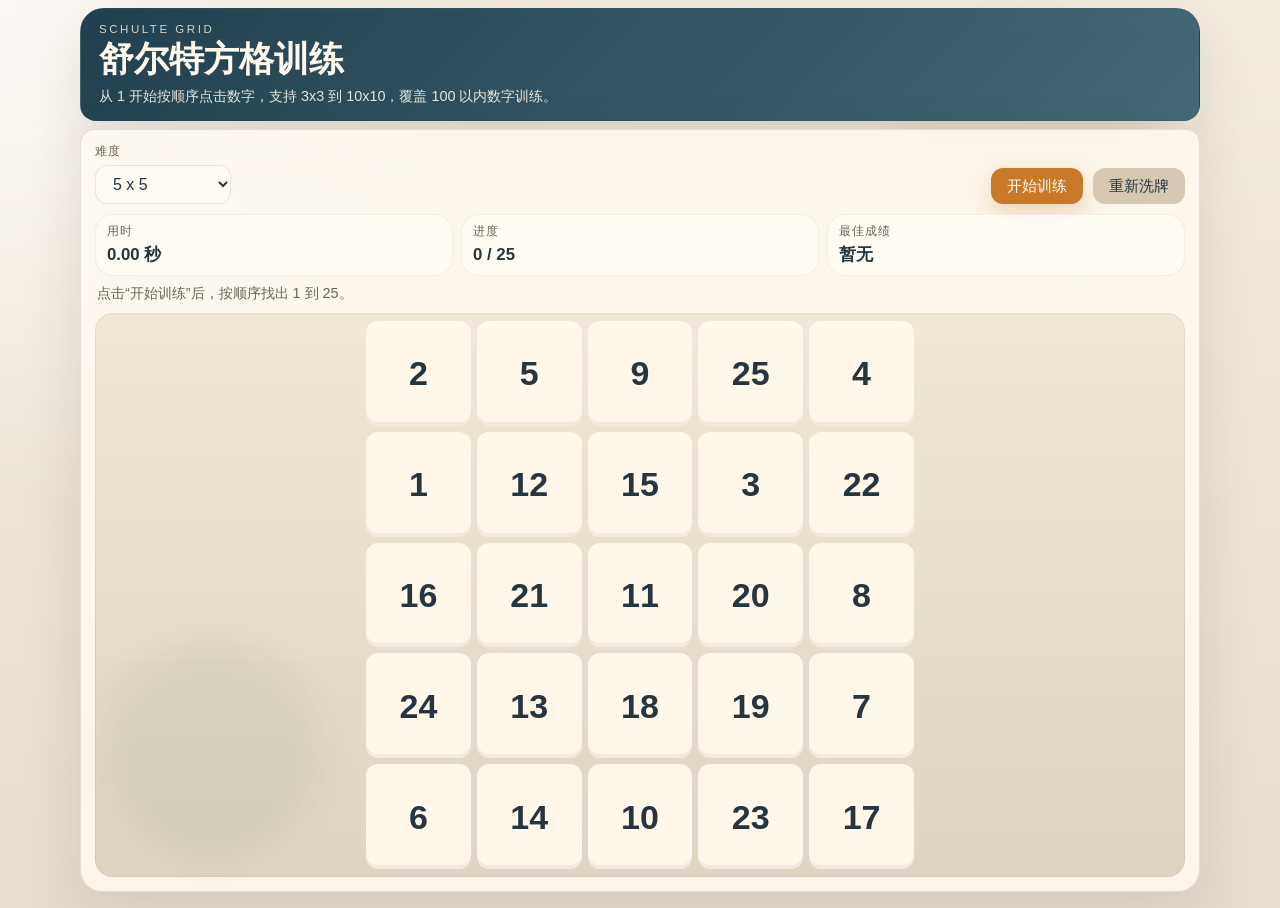
==== docs/index.html @ d9f03453 "Prepare GitHub Pages docs" ====
<!DOCTYPE html>
<html lang="zh-CN">
<head>
  <meta charset="UTF-8">
  <meta name="viewport" content="width=device-width, initial-scale=1.0">
  <title>舒尔特方格训练</title>
  <link rel="stylesheet" href="./styles.css">
</head>
<body>
  <div class="app-shell">
    <header class="hero">
      <p class="eyebrow">Schulte Grid</p>
      <h1>舒尔特方格训练</h1>
      <p class="hero-copy">从 1 开始按顺序点击数字，支持 3x3 到 10x10，覆盖 100 以内数字训练。</p>
    </header>

    <main class="game-panel">
      <section class="toolbar" aria-label="游戏控制区">
        <label class="field">
          <span>难度</span>
          <select id="grid-size" aria-label="选择难度"></select>
        </label>

        <div class="actions">
          <button id="start-button" class="button primary" type="button">开始训练</button>
          <button id="shuffle-button" class="button secondary" type="button">重新洗牌</button>
        </div>
      </section>

      <section class="stats" aria-label="游戏信息">
        <article class="stat-card">
          <span class="stat-label">用时</span>
          <strong id="timer">0.00 秒</strong>
        </article>
        <article class="stat-card">
          <span class="stat-label">进度</span>
          <strong id="progress">0 / 25</strong>
        </article>
        <article class="stat-card">
          <span class="stat-label">最佳成绩</span>
          <strong id="best-time">暂无</strong>
        </article>
      </section>

      <p id="status" class="status-line">点击“开始训练”后，按顺序找出 1 到 25。</p>

      <section class="board-panel" aria-label="数字区域">
        <div id="board-shell" class="board-shell">
          <div id="board" class="board"></div>
        </div>
      </section>
    </main>
  </div>

  <script src="./app.js"></script>
</body>
</html>
---- docs/styles.css ----
:root {
  --bg-top: #f4ecdf;
  --bg-bottom: #e8ddd0;
  --panel: rgba(255, 250, 242, 0.82);
  --panel-border: rgba(92, 76, 62, 0.14);
  --accent: #c97827;
  --accent-dark: #ab621b;
  --secondary: #d7c8b4;
  --text: #263640;
  --muted: #6d6257;
  --button-bg: #fff7ea;
  --button-active: #efddba;
  --button-correct: #86ad76;
  --button-error: #cb665b;
  --shadow: 0 20px 60px rgba(60, 44, 28, 0.12);
  --radius-panel: 18px;
  --radius-control: 12px;
  --radius-cell: 12px;
}

* {
  box-sizing: border-box;
}

body {
  margin: 0;
  min-height: 100vh;
  overflow: hidden;
  font-family: "Trebuchet MS", "Microsoft YaHei UI", sans-serif;
  color: var(--text);
  background:
    radial-gradient(circle at top left, rgba(255, 255, 255, 0.72), transparent 32%),
    linear-gradient(180deg, var(--bg-top), var(--bg-bottom));
}

body::before,
body::after {
  content: "";
  position: fixed;
  inset: auto;
  border-radius: 999px;
  pointer-events: none;
  filter: blur(16px);
  opacity: 0.5;
}

body::before {
  width: 260px;
  height: 260px;
  top: 24px;
  right: 10vw;
  background: rgba(201, 120, 39, 0.14);
}

body::after {
  width: 220px;
  height: 220px;
  bottom: 36px;
  left: 8vw;
  background: rgba(24, 56, 71, 0.12);
}

.app-shell {
  width: min(1120px, calc(100vw - 24px));
  height: calc(100vh - 16px);
  min-height: calc(100vh - 16px);
  margin: 8px auto;
  display: flex;
  flex-direction: column;
}

.hero,
.game-panel {
  border: 1px solid var(--panel-border);
  background: var(--panel);
  backdrop-filter: blur(10px);
  box-shadow: var(--shadow);
}

.hero {
  padding: 14px 18px;
  border-radius: 24px 24px 16px 16px;
  background: linear-gradient(135deg, rgba(24, 56, 71, 0.96), rgba(53, 94, 109, 0.92));
  color: #fff8ed;
}

.eyebrow {
  margin: 0 0 6px;
  letter-spacing: 0.22em;
  text-transform: uppercase;
  font-size: 0.72rem;
  color: rgba(255, 243, 220, 0.82);
}

.hero h1 {
  margin: 0;
  font-size: clamp(1.6rem, 2.8vw, 2.2rem);
  line-height: 1.04;
}

.hero-copy {
  max-width: 760px;
  margin: 8px 0 0;
  font-size: 0.9rem;
  line-height: 1.45;
  color: rgba(255, 245, 230, 0.9);
}

.game-panel {
  flex: 1;
  min-height: 0;
  overflow: hidden;
  display: flex;
  flex-direction: column;
  margin-top: 8px;
  padding: 14px;
  border-radius: 14px 14px 22px 22px;
}

.toolbar {
  display: flex;
  align-items: end;
  justify-content: space-between;
  gap: 10px;
  flex-wrap: wrap;
}

.field {
  display: grid;
  gap: 6px;
}

.field span,
.stat-label {
  font-size: 0.72rem;
  letter-spacing: 0.08em;
  text-transform: uppercase;
  color: var(--muted);
}

select,
.button {
  border: 0;
  border-radius: var(--radius-control);
  font: inherit;
}

select {
  min-width: 136px;
  padding: 10px 14px;
  background: #fffaf2;
  color: var(--text);
  box-shadow: inset 0 0 0 1px rgba(92, 76, 62, 0.12);
}

.actions {
  display: flex;
  gap: 10px;
  flex-wrap: wrap;
}

.button {
  padding: 10px 16px;
  font-size: 0.92rem;
  line-height: 1.15;
  cursor: pointer;
  transition: transform 140ms ease, box-shadow 140ms ease, background-color 140ms ease;
}

.button:hover {
  transform: translateY(-1px);
}

.button:active {
  transform: translateY(1px);
}

.button.primary {
  background: var(--accent);
  color: #fffdf8;
  box-shadow: 0 10px 24px rgba(201, 120, 39, 0.26);
}

.button.primary:hover {
  background: var(--accent-dark);
}

.button.secondary {
  background: var(--secondary);
  color: var(--text);
}

.stats {
  display: grid;
  grid-template-columns: repeat(3, minmax(0, 1fr));
  gap: 8px;
  margin-top: 10px;
}

.stat-card {
  display: grid;
  gap: 6px;
  padding: 10px 12px;
  border-radius: var(--radius-panel);
  background: rgba(255, 252, 245, 0.92);
  box-shadow: inset 0 0 0 1px rgba(92, 76, 62, 0.08);
}

.stat-card strong {
  font-size: clamp(0.92rem, 1.7vw, 1.05rem);
  line-height: 1.2;
}

.status-line {
  margin: 8px 2px 10px;
  font-size: 0.9rem;
  line-height: 1.35;
  color: var(--muted);
}

.board-panel {
  flex: 1;
  min-height: 0;
  display: flex;
  align-items: center;
  justify-content: center;
  padding: 8px;
  border-radius: 18px;
  background: linear-gradient(180deg, rgba(239, 229, 211, 0.92), rgba(222, 211, 191, 0.96));
  box-shadow: inset 0 0 0 1px rgba(92, 76, 62, 0.08);
}

.board-shell {
  width: 100%;
  height: 100%;
  max-width: 100%;
  max-height: 100%;
}

.board {
  display: grid;
  width: 100%;
  height: 100%;
  gap: 6px;
}

.cell {
  border: 0;
  border-radius: var(--radius-cell);
  background: var(--button-bg);
  color: var(--text);
  font-family: "Aptos", "Microsoft YaHei UI", sans-serif;
  font-weight: 700;
  line-height: 1;
  box-shadow: inset 0 -4px 0 rgba(0, 0, 0, 0.05);
  cursor: pointer;
  transition: transform 120ms ease, background-color 120ms ease, color 120ms ease;
  animation: fade-up 260ms ease both;
  outline: none;
}

.cell:hover {
  transform: translateY(-1px);
  background: var(--button-active);
}

.cell:focus-visible {
  box-shadow: inset 0 -4px 0 rgba(0, 0, 0, 0.05), 0 0 0 3px rgba(24, 56, 71, 0.18);
}

.cell:disabled {
  cursor: default;
}

.cell.correct {
  background: var(--button-correct);
  color: #fffdf8;
}

.cell.wrong {
  background: var(--button-error);
  color: #fffdf8;
  animation: shake 180ms ease;
}

@keyframes fade-up {
  from {
    opacity: 0;
    transform: translateY(8px);
  }

  to {
    opacity: 1;
    transform: translateY(0);
  }
}

@keyframes shake {
  0% {
    transform: translateX(0);
  }

  25% {
    transform: translateX(-3px);
  }

  50% {
    transform: translateX(3px);
  }

  75% {
    transform: translateX(-2px);
  }

  100% {
    transform: translateX(0);
  }
}

@media (max-width: 860px) {
  .app-shell {
    width: min(100vw - 20px, 1120px);
    height: calc(100vh - 12px);
    min-height: calc(100vh - 12px);
    margin: 6px auto;
  }

  .hero,
  .game-panel {
    padding-left: 14px;
    padding-right: 14px;
  }
}

@media (max-width: 560px) {
  .toolbar,
  .actions {
    flex-direction: column;
    align-items: stretch;
  }

  .board {
    gap: 5px;
  }

  .cell {
    border-radius: 10px;
  }
}
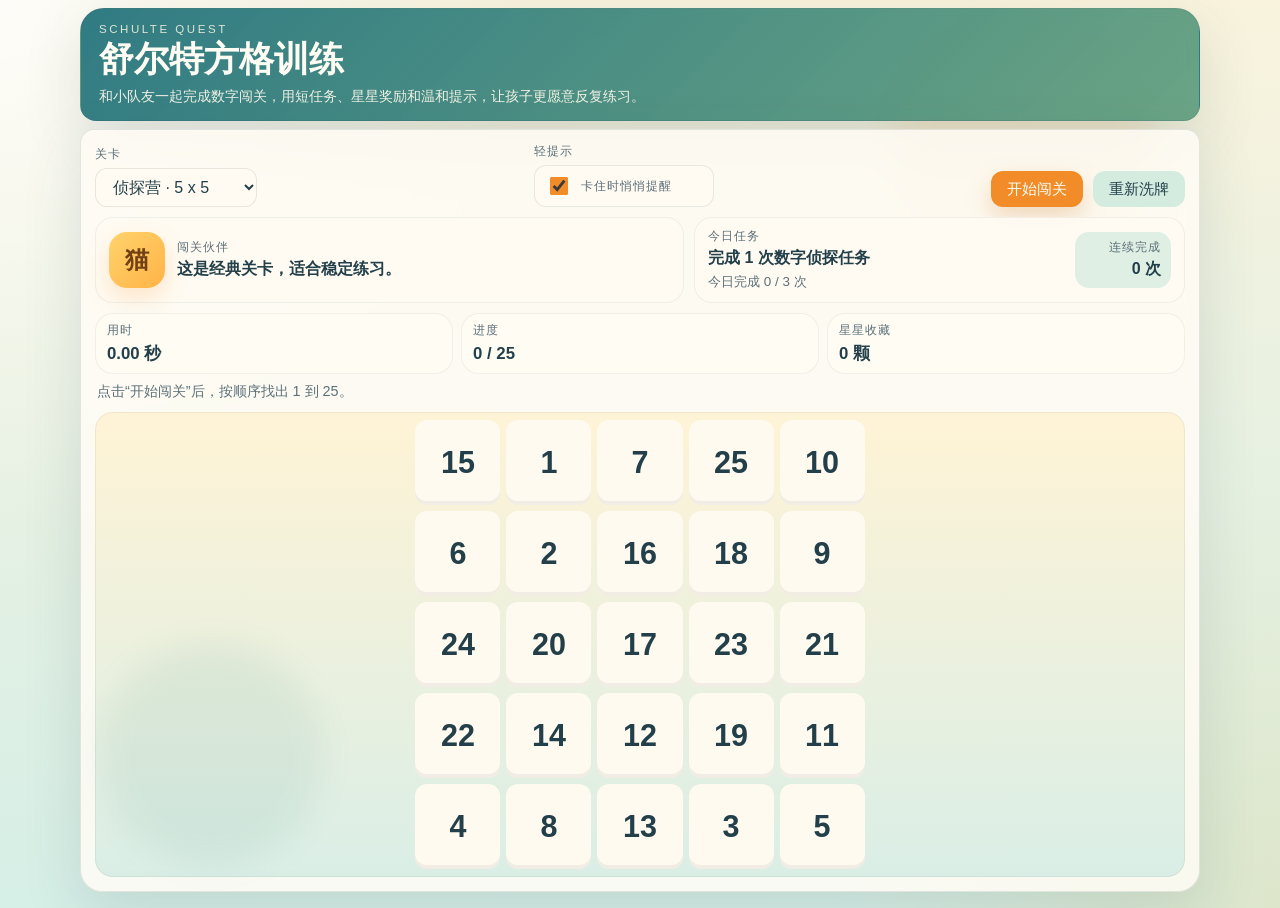
==== commit 34729969: "Add child-friendly quest mode UI" ====
--- a/docs/index.html
+++ b/docs/index.html
@@ -9,22 +9,52 @@
 <body>
   <div class="app-shell">
     <header class="hero">
-      <p class="eyebrow">Schulte Grid</p>
+      <p class="eyebrow">Schulte Quest</p>
       <h1>舒尔特方格训练</h1>
-      <p class="hero-copy">从 1 开始按顺序点击数字，支持 3x3 到 10x10，覆盖 100 以内数字训练。</p>
+      <p class="hero-copy">和小队友一起完成数字闯关，用短任务、星星奖励和温和提示，让孩子更愿意反复练习。</p>
     </header>
 
     <main class="game-panel">
       <section class="toolbar" aria-label="游戏控制区">
         <label class="field">
-          <span>难度</span>
-          <select id="grid-size" aria-label="选择难度"></select>
+          <span>关卡</span>
+          <select id="grid-size" aria-label="选择关卡"></select>
+        </label>
+
+        <label class="field toggle-field" for="gentle-hints">
+          <span>轻提示</span>
+          <span class="toggle-row">
+            <input id="gentle-hints" type="checkbox" checked>
+            <span class="toggle-copy">卡住时悄悄提醒</span>
+          </span>
         </label>
 
         <div class="actions">
-          <button id="start-button" class="button primary" type="button">开始训练</button>
+          <button id="start-button" class="button primary" type="button">开始闯关</button>
           <button id="shuffle-button" class="button secondary" type="button">重新洗牌</button>
         </div>
+      </section>
+
+      <section class="mission-strip" aria-label="成长信息">
+        <article class="story-card companion-card">
+          <div class="companion-avatar" aria-hidden="true">猫</div>
+          <div class="story-copy">
+            <span class="story-label">闯关伙伴</span>
+            <strong id="coach-message">准备好了就和我一起找到数字 1。</strong>
+          </div>
+        </article>
+
+        <article class="story-card mission-card">
+          <div class="story-copy">
+            <span class="story-label">今日任务</span>
+            <strong id="mission-name">完成 1 次数字热身</strong>
+            <span id="mission-progress" class="story-meta">今日完成 0 / 3 次</span>
+          </div>
+          <div class="mission-badge">
+            <span class="story-label">连续完成</span>
+            <strong id="streak-count">0 次</strong>
+          </div>
+        </article>
       </section>
 
       <section class="stats" aria-label="游戏信息">
@@ -37,12 +67,12 @@
           <strong id="progress">0 / 25</strong>
         </article>
         <article class="stat-card">
-          <span class="stat-label">最佳成绩</span>
-          <strong id="best-time">暂无</strong>
+          <span class="stat-label">星星收藏</span>
+          <strong id="stars-earned">0 颗</strong>
         </article>
       </section>
 
-      <p id="status" class="status-line">点击“开始训练”后，按顺序找出 1 到 25。</p>
+      <p id="status" class="status-line">点击“开始闯关”后，按顺序找出 1 到 25。</p>
 
       <section class="board-panel" aria-label="数字区域">
         <div id="board-shell" class="board-shell">
--- a/docs/styles.css
+++ b/docs/styles.css
@@ -1,18 +1,19 @@
 :root {
-  --bg-top: #f4ecdf;
-  --bg-bottom: #e8ddd0;
-  --panel: rgba(255, 250, 242, 0.82);
-  --panel-border: rgba(92, 76, 62, 0.14);
-  --accent: #c97827;
-  --accent-dark: #ab621b;
-  --secondary: #d7c8b4;
-  --text: #263640;
-  --muted: #6d6257;
-  --button-bg: #fff7ea;
-  --button-active: #efddba;
-  --button-correct: #86ad76;
-  --button-error: #cb665b;
-  --shadow: 0 20px 60px rgba(60, 44, 28, 0.12);
+  --bg-top: #f9f3dd;
+  --bg-bottom: #d6efe7;
+  --panel: rgba(255, 252, 245, 0.85);
+  --panel-border: rgba(69, 92, 99, 0.14);
+  --accent: #f28c28;
+  --accent-dark: #da7418;
+  --secondary: #d4ebdf;
+  --text: #23404a;
+  --muted: #5c7078;
+  --button-bg: #fffaf0;
+  --button-active: #ffe2b8;
+  --button-correct: #70b77e;
+  --button-error: #f07f6c;
+  --button-hint: #ffe98a;
+  --shadow: 0 20px 60px rgba(45, 72, 78, 0.14);
   --radius-panel: 18px;
   --radius-control: 12px;
   --radius-cell: 12px;
@@ -25,11 +26,12 @@
 body {
   margin: 0;
   min-height: 100vh;
-  overflow: hidden;
+  overflow-x: hidden;
   font-family: "Trebuchet MS", "Microsoft YaHei UI", sans-serif;
   color: var(--text);
   background:
-    radial-gradient(circle at top left, rgba(255, 255, 255, 0.72), transparent 32%),
+    radial-gradient(circle at top left, rgba(255, 255, 255, 0.8), transparent 34%),
+    radial-gradient(circle at bottom right, rgba(252, 190, 74, 0.18), transparent 28%),
     linear-gradient(180deg, var(--bg-top), var(--bg-bottom));
 }
 
@@ -49,7 +51,7 @@
   height: 260px;
   top: 24px;
   right: 10vw;
-  background: rgba(201, 120, 39, 0.14);
+  background: rgba(242, 140, 40, 0.18);
 }
 
 body::after {
@@ -57,12 +59,11 @@
   height: 220px;
   bottom: 36px;
   left: 8vw;
-  background: rgba(24, 56, 71, 0.12);
+  background: rgba(56, 132, 120, 0.16);
 }
 
 .app-shell {
   width: min(1120px, calc(100vw - 24px));
-  height: calc(100vh - 16px);
   min-height: calc(100vh - 16px);
   margin: 8px auto;
   display: flex;
@@ -80,8 +81,8 @@
 .hero {
   padding: 14px 18px;
   border-radius: 24px 24px 16px 16px;
-  background: linear-gradient(135deg, rgba(24, 56, 71, 0.96), rgba(53, 94, 109, 0.92));
-  color: #fff8ed;
+  background: linear-gradient(135deg, rgba(40, 118, 126, 0.96), rgba(94, 157, 125, 0.92));
+  color: #fffdf3;
 }
 
 .eyebrow {
@@ -89,7 +90,7 @@
   letter-spacing: 0.22em;
   text-transform: uppercase;
   font-size: 0.72rem;
-  color: rgba(255, 243, 220, 0.82);
+  color: rgba(255, 250, 228, 0.84);
 }
 
 .hero h1 {
@@ -103,13 +104,12 @@
   margin: 8px 0 0;
   font-size: 0.9rem;
   line-height: 1.45;
-  color: rgba(255, 245, 230, 0.9);
+  color: rgba(255, 251, 235, 0.92);
 }
 
 .game-panel {
   flex: 1;
   min-height: 0;
-  overflow: hidden;
   display: flex;
   flex-direction: column;
   margin-top: 8px;
@@ -130,6 +130,10 @@
   gap: 6px;
 }
 
+.toggle-field {
+  min-width: 180px;
+}
+
 .field span,
 .stat-label {
   font-size: 0.72rem;
@@ -145,6 +149,30 @@
   font: inherit;
 }
 
+.toggle-row {
+  display: inline-flex;
+  align-items: center;
+  gap: 10px;
+  min-height: 42px;
+  padding: 0 12px;
+  border-radius: var(--radius-control);
+  background: #fffaf2;
+  box-shadow: inset 0 0 0 1px rgba(69, 92, 99, 0.12);
+}
+
+.toggle-row input {
+  width: 18px;
+  height: 18px;
+  accent-color: var(--accent);
+}
+
+.toggle-copy {
+  font-size: 0.9rem;
+  letter-spacing: normal;
+  text-transform: none;
+  color: var(--text);
+}
+
 select {
   min-width: 136px;
   padding: 10px 14px;
@@ -188,6 +216,73 @@
 .button.secondary {
   background: var(--secondary);
   color: var(--text);
+}
+
+.mission-strip {
+  display: grid;
+  grid-template-columns: minmax(0, 1.2fr) minmax(0, 1fr);
+  gap: 10px;
+  margin-top: 10px;
+}
+
+.story-card {
+  display: flex;
+  align-items: center;
+  gap: 12px;
+  padding: 12px 14px;
+  border-radius: 18px;
+  background: rgba(255, 251, 242, 0.92);
+  box-shadow: inset 0 0 0 1px rgba(69, 92, 99, 0.08);
+}
+
+.story-copy {
+  display: grid;
+  gap: 4px;
+}
+
+.story-label {
+  font-size: 0.72rem;
+  letter-spacing: 0.08em;
+  text-transform: uppercase;
+  color: var(--muted);
+}
+
+.story-copy strong,
+.mission-badge strong {
+  font-size: 1rem;
+  line-height: 1.3;
+}
+
+.story-meta {
+  font-size: 0.84rem;
+  color: var(--muted);
+}
+
+.companion-avatar {
+  display: grid;
+  place-items: center;
+  width: 56px;
+  height: 56px;
+  border-radius: 18px;
+  background: linear-gradient(135deg, #ffd36c, #ffb347);
+  color: #714014;
+  font-size: 1.5rem;
+  font-weight: 700;
+  box-shadow: 0 10px 24px rgba(242, 140, 40, 0.2);
+}
+
+.mission-card {
+  justify-content: space-between;
+}
+
+.mission-badge {
+  display: grid;
+  gap: 4px;
+  justify-items: end;
+  min-width: 96px;
+  padding: 8px 10px;
+  border-radius: 14px;
+  background: rgba(212, 235, 223, 0.72);
 }
 
 .stats {
@@ -220,13 +315,13 @@
 
 .board-panel {
   flex: 1;
-  min-height: 0;
+  min-height: clamp(280px, 46vh, 620px);
   display: flex;
   align-items: center;
   justify-content: center;
   padding: 8px;
   border-radius: 18px;
-  background: linear-gradient(180deg, rgba(239, 229, 211, 0.92), rgba(222, 211, 191, 0.96));
+  background: linear-gradient(180deg, rgba(255, 243, 212, 0.94), rgba(216, 237, 229, 0.96));
   box-shadow: inset 0 0 0 1px rgba(92, 76, 62, 0.08);
 }
 
@@ -277,6 +372,11 @@
   color: #fffdf8;
 }
 
+.cell.hint {
+  background: var(--button-hint);
+  animation: glow 880ms ease-in-out infinite alternate;
+}
+
 .cell.wrong {
   background: var(--button-error);
   color: #fffdf8;
@@ -317,10 +417,19 @@
   }
 }
 
+@keyframes glow {
+  from {
+    box-shadow: inset 0 -4px 0 rgba(0, 0, 0, 0.05), 0 0 0 0 rgba(255, 233, 138, 0.25);
+  }
+
+  to {
+    box-shadow: inset 0 -4px 0 rgba(0, 0, 0, 0.05), 0 0 0 8px rgba(255, 233, 138, 0.45);
+  }
+}
+
 @media (max-width: 860px) {
   .app-shell {
     width: min(100vw - 20px, 1120px);
-    height: calc(100vh - 12px);
     min-height: calc(100vh - 12px);
     margin: 6px auto;
   }
@@ -330,20 +439,311 @@
     padding-left: 14px;
     padding-right: 14px;
   }
+
+  .mission-strip {
+    grid-template-columns: 1fr;
+  }
 }
 
 @media (max-width: 560px) {
+  body::before,
+  body::after {
+    display: none;
+  }
+
+  .app-shell {
+    width: calc(100vw - 10px);
+    min-height: calc(100vh - 6px);
+    margin: 3px auto;
+  }
+
+  .hero {
+    padding: 8px 11px;
+    border-radius: 18px 18px 12px 12px;
+  }
+
+  .eyebrow {
+    display: block;
+    margin-bottom: 3px;
+    font-size: 0.62rem;
+    letter-spacing: 0.16em;
+  }
+
+  .hero h1 {
+    font-size: 1.16rem;
+    line-height: 1.06;
+  }
+
+  .hero-copy {
+    margin-top: 3px;
+    font-size: 0.74rem;
+    line-height: 1.2;
+    white-space: nowrap;
+    overflow: hidden;
+    text-overflow: ellipsis;
+  }
+
+  .game-panel {
+    margin-top: 4px;
+    padding: 8px;
+    border-radius: 12px 12px 18px 18px;
+  }
+
+  .actions {
+    display: grid;
+    grid-template-columns: repeat(2, minmax(0, 1fr));
+    align-items: stretch;
+    gap: 8px;
+    width: 100%;
+  }
+
   .toolbar,
+  .field,
+  .actions,
+  select {
+    min-width: 0;
+  }
+
+  .toolbar {
+    display: grid;
+    grid-template-columns: minmax(0, 1fr) minmax(0, 1fr);
+    align-items: end;
+    gap: 6px;
+  }
+
+  .toolbar .actions {
+    grid-column: 1 / -1;
+  }
+
+  .field,
   .actions {
     flex-direction: column;
     align-items: stretch;
   }
 
+  .field {
+    gap: 2px;
+    width: 100%;
+  }
+
+  .toggle-row {
+    width: 100%;
+    justify-content: space-between;
+    min-height: 34px;
+    padding: 0 8px;
+  }
+
+  .field span,
+  .stat-label {
+    font-size: 0.62rem;
+    letter-spacing: 0.05em;
+  }
+
+  select {
+    width: 100%;
+    padding: 6px 8px;
+  }
+
+  .button {
+    width: 100%;
+    min-height: 36px;
+    padding: 8px 10px;
+    font-size: 0.86rem;
+  }
+
+  .stats {
+    gap: 5px;
+    margin-top: 6px;
+  }
+
+  .mission-strip {
+    grid-template-columns: minmax(0, 1fr) minmax(0, 1fr);
+    gap: 6px;
+    margin-top: 6px;
+  }
+
+  .story-card {
+    gap: 6px;
+    padding: 7px 8px;
+    border-radius: 10px;
+    align-items: center;
+    min-height: 64px;
+  }
+
+  .companion-avatar {
+    width: 34px;
+    height: 34px;
+    border-radius: 10px;
+    font-size: 0.9rem;
+  }
+
+  .story-copy strong,
+  .mission-badge strong {
+    font-size: 0.75rem;
+    line-height: 1.1;
+  }
+
+  .story-meta,
+  .toggle-copy {
+    font-size: 0.64rem;
+    line-height: 1.05;
+  }
+
+  .story-label {
+    font-size: 0.56rem;
+    letter-spacing: 0.04em;
+  }
+
+  .story-copy {
+    gap: 2px;
+    min-width: 0;
+  }
+
+  .story-copy strong,
+  .story-meta {
+    overflow: hidden;
+    text-overflow: ellipsis;
+  }
+
+  .companion-card .story-copy strong,
+  .mission-card .story-copy strong {
+    display: -webkit-box;
+    line-clamp: 2;
+    -webkit-line-clamp: 2;
+    -webkit-box-orient: vertical;
+  }
+
+  .mission-badge {
+    min-width: 54px;
+    padding: 4px 6px;
+    border-radius: 8px;
+    gap: 2px;
+  }
+
+  .stat-card {
+    gap: 3px;
+    padding: 7px 8px;
+    border-radius: 10px;
+  }
+
+  .stat-card strong {
+    font-size: 0.82rem;
+    line-height: 1.15;
+  }
+
+  .status-line {
+    margin: 4px 1px 5px;
+    font-size: 0.72rem;
+    line-height: 1.18;
+  }
+
+  .board-panel {
+    flex: none;
+    align-self: center;
+    width: 100%;
+    aspect-ratio: 1 / 1;
+    min-height: 0;
+    padding: 3px;
+    border-radius: 14px;
+  }
+
   .board {
+    gap: 4px;
+  }
+
+  .cell {
+    border-radius: 9px;
+  }
+}
+
+@media (max-width: 400px) {
+  .hero {
+    padding: 7px 9px;
+  }
+
+  .eyebrow {
+    margin-bottom: 2px;
+    font-size: 0.58rem;
+  }
+
+  .hero h1 {
+    font-size: 1.06rem;
+  }
+
+  .hero-copy {
+    display: block;
+    font-size: 0.68rem;
+  }
+
+  .game-panel {
+    padding: 7px;
+  }
+
+  .toolbar {
+    gap: 4px;
+  }
+
+  .field {
+    gap: 1px;
+  }
+
+  .toggle-row {
+    min-height: 32px;
+    padding: 0 7px;
+  }
+
+  select {
+    padding: 5px 7px;
+  }
+
+  .stats {
+    gap: 4px;
+  }
+
+  .mission-strip {
+    gap: 4px;
+  }
+
+  .story-card {
     gap: 5px;
-  }
-
-  .cell {
-    border-radius: 10px;
+    padding: 6px 7px;
+    min-height: 58px;
+  }
+
+  .companion-avatar {
+    width: 30px;
+    height: 30px;
+    border-radius: 8px;
+    font-size: 0.82rem;
+  }
+
+  .story-copy strong,
+  .mission-badge strong {
+    font-size: 0.7rem;
+  }
+
+  .story-meta,
+  .toggle-copy,
+  .story-label {
+    font-size: 0.58rem;
+  }
+
+  .mission-badge {
+    min-width: 48px;
+    padding: 4px 5px;
+  }
+
+  .stat-card {
+    padding: 6px 7px;
+  }
+
+  .stat-card strong {
+    font-size: 0.78rem;
+  }
+
+  .button {
+    min-height: 34px;
+    padding: 7px 9px;
+    font-size: 0.8rem;
   }
 }
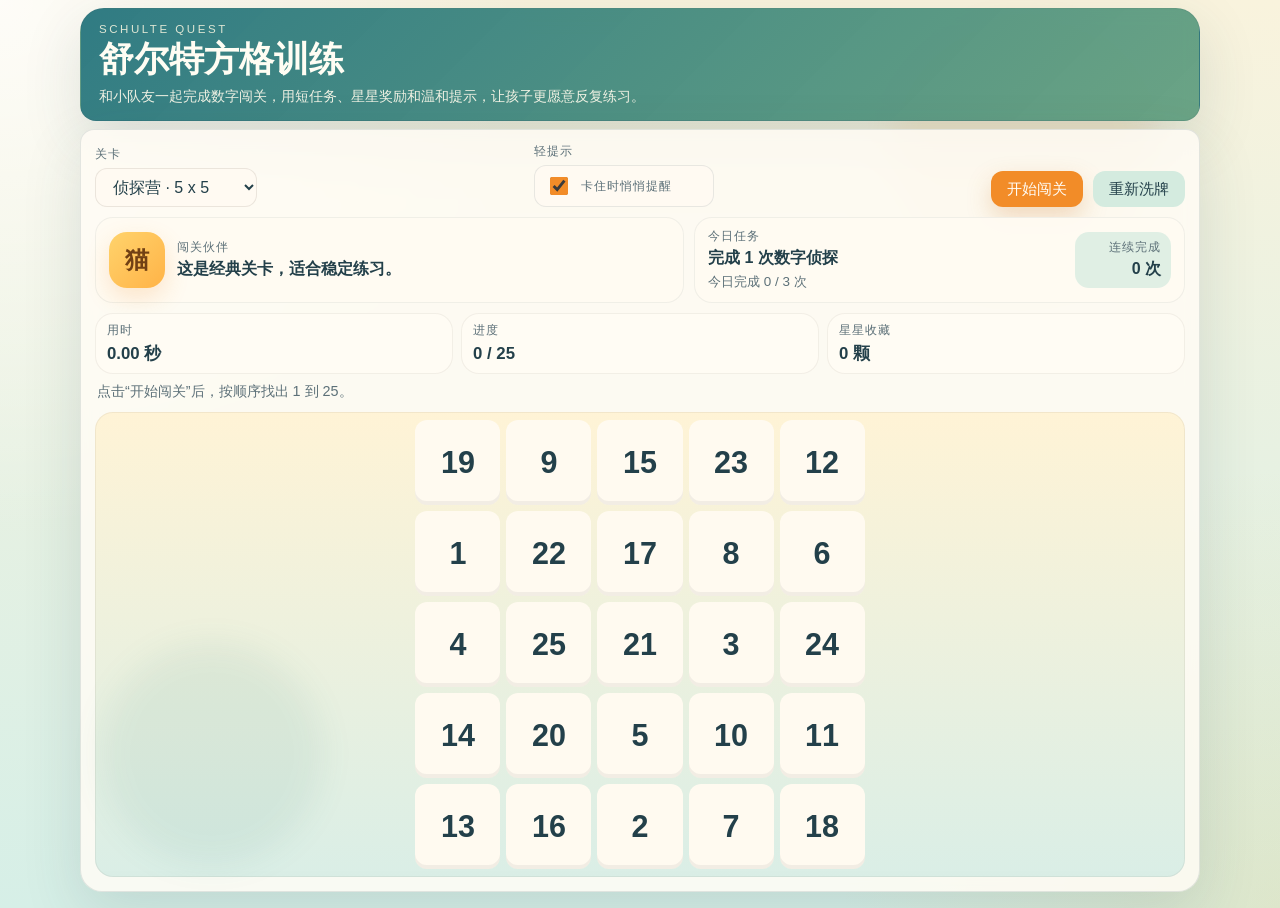
==== commit 1de1b952: "Add GoatCounter analytics tracking" ====
--- a/docs/index.html
+++ b/docs/index.html
@@ -5,6 +5,10 @@
   <meta name="viewport" content="width=device-width, initial-scale=1.0">
   <title>舒尔特方格训练</title>
   <link rel="stylesheet" href="./styles.css">
+  <script
+    data-goatcounter="https://schultegridgames.goatcounter.com/count"
+    async
+    src="https://gc.zgo.at/count.js"></script>
 </head>
 <body>
   <div class="app-shell">
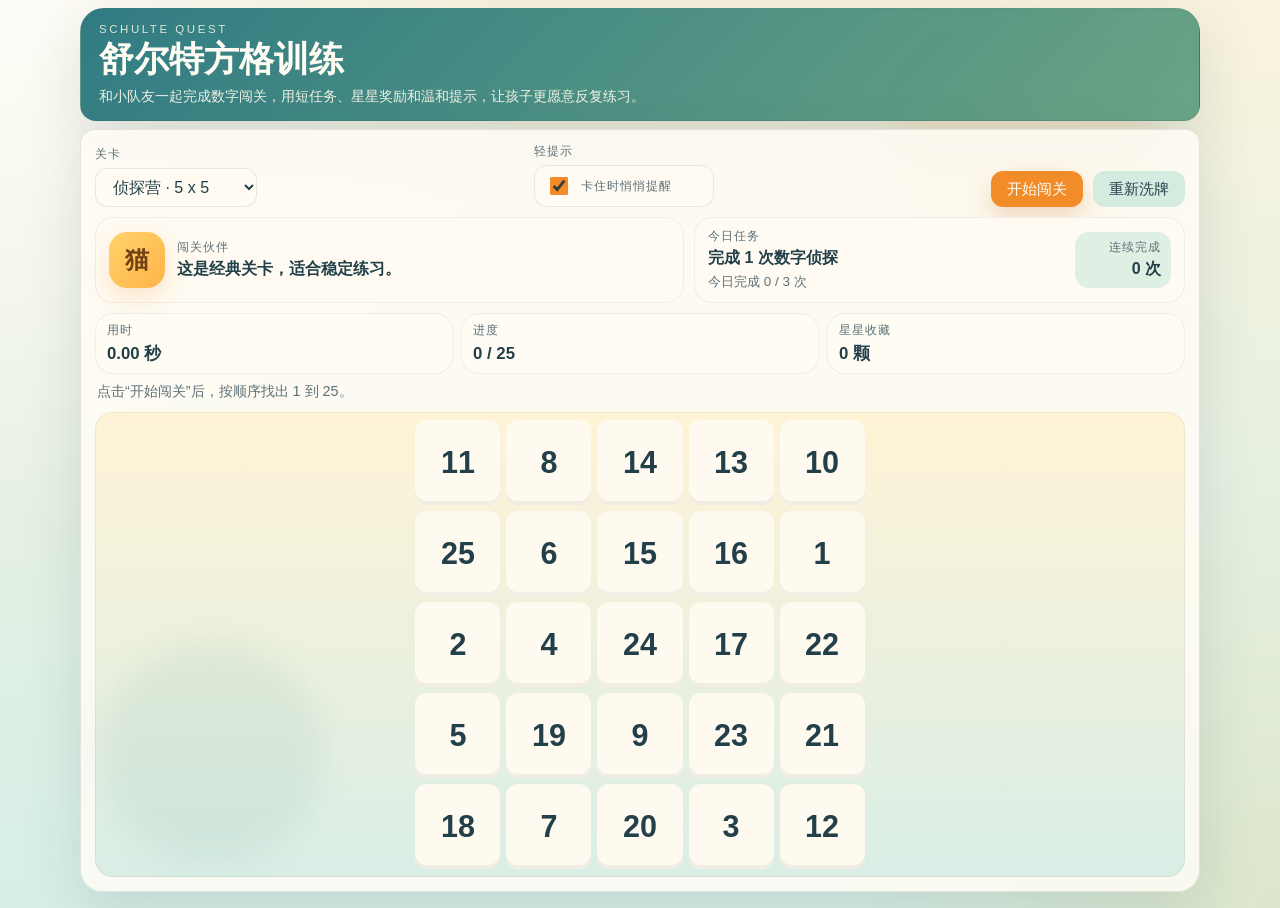
==== commit 61cf0c77: "Replace GoatCounter with 51.LA analytics" ====
--- a/docs/index.html
+++ b/docs/index.html
@@ -5,10 +5,10 @@
   <meta name="viewport" content="width=device-width, initial-scale=1.0">
   <title>舒尔特方格训练</title>
   <link rel="stylesheet" href="./styles.css">
-  <script
-    data-goatcounter="https://schultegridgames.goatcounter.com/count"
-    async
-    src="https://gc.zgo.at/count.js"></script>
+  <script charset="UTF-8" id="LA_COLLECT" src="https://sdk.51.la/js-sdk-pro.min.js"></script>
+  <script>
+    LA.init({ id: "3Ptu4cF8MsaheW5V", ck: "3Ptu4cF8MsaheW5V" });
+  </script>
 </head>
 <body>
   <div class="app-shell">
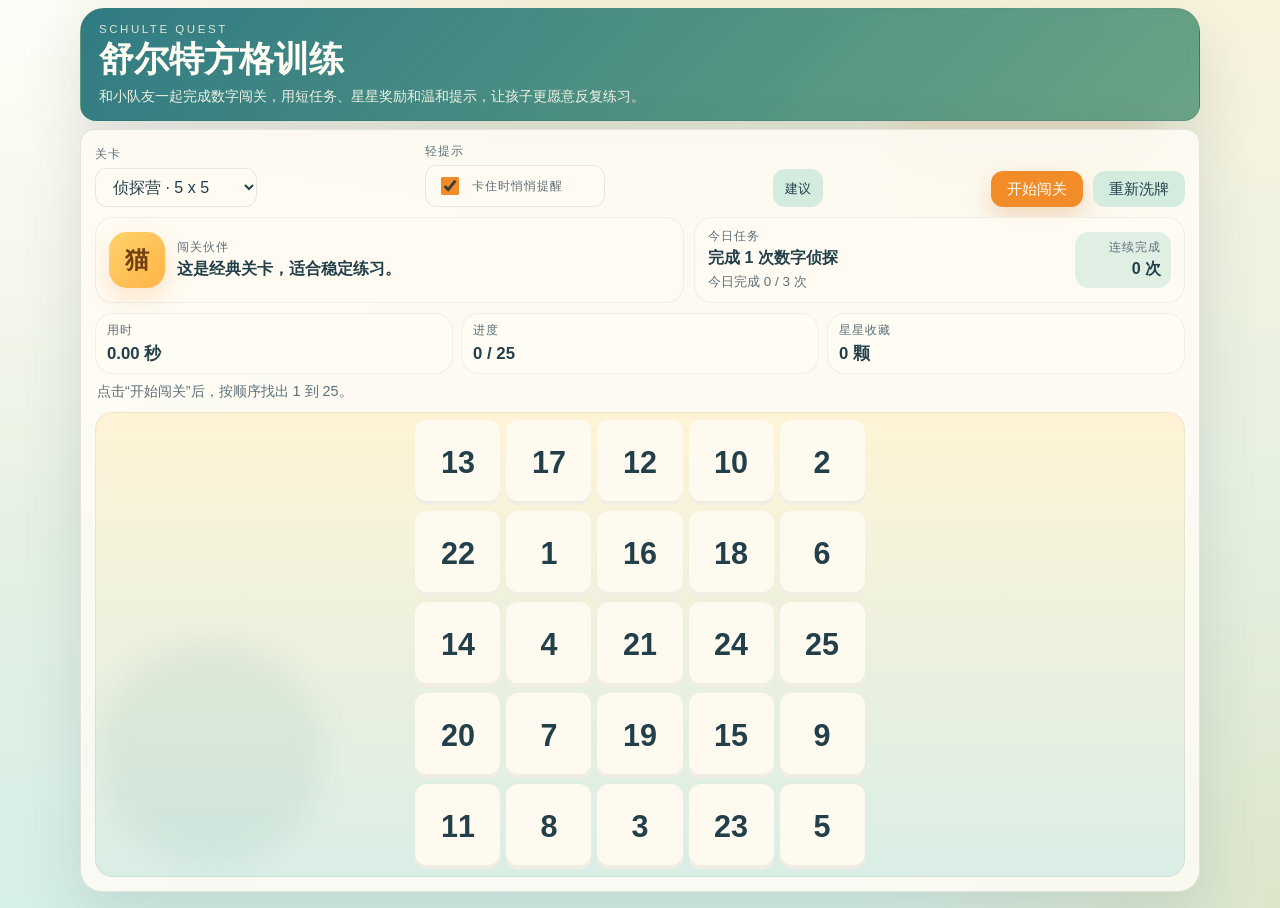
==== commit 088ef0ba: "Refine feedback dialog flow" ====
--- a/docs/index.html
+++ b/docs/index.html
@@ -33,11 +33,60 @@
           </span>
         </label>
 
+        <button id="feedback-toggle" class="button secondary toolbar-feedback-button" type="button" aria-expanded="false" aria-controls="feedback-dialog" aria-haspopup="dialog">建议</button>
+
         <div class="actions">
           <button id="start-button" class="button primary" type="button">开始闯关</button>
           <button id="shuffle-button" class="button secondary" type="button">重新洗牌</button>
         </div>
       </section>
+
+      <dialog id="feedback-dialog" class="feedback-dialog" aria-labelledby="feedback-dialog-title">
+        <section class="feedback-panel" aria-label="建议反馈">
+          <div class="feedback-panel-header">
+            <div class="story-copy feedback-heading">
+              <span class="story-label">建议反馈</span>
+              <strong id="feedback-dialog-title">把你的想法直接发给我</strong>
+            </div>
+          </div>
+
+          <form id="feedback-form" class="feedback-form" novalidate>
+            <label class="field feedback-field" for="feedback-message">
+              <span>你的想法</span>
+              <textarea id="feedback-message" name="message" rows="4" maxlength="1000" placeholder="比如：想加每日挑战、想看更明显的完成奖励、某个按钮不太好点……" required></textarea>
+            </label>
+
+            <div class="feedback-grid">
+              <label class="field feedback-field" for="feedback-device">
+                <span>使用设备</span>
+                <select id="feedback-device" name="device">
+                  <option value="mobile">手机</option>
+                  <option value="tablet">平板</option>
+                  <option value="desktop">电脑</option>
+                  <option value="unknown">不确定</option>
+                </select>
+              </label>
+
+              <label class="field feedback-field" for="feedback-name">
+                <span>昵称</span>
+                <input id="feedback-name" name="name" type="text" maxlength="40" placeholder="选填，方便我在建议里称呼你">
+              </label>
+            </div>
+
+            <div class="feedback-honeypot" aria-hidden="true">
+              <label for="feedback-company">公司</label>
+              <input id="feedback-company" name="company" type="text" tabindex="-1" autocomplete="off">
+            </div>
+
+            <p id="feedback-status" class="feedback-status" aria-live="polite"></p>
+
+            <div class="feedback-actions-row">
+              <button id="feedback-submit" class="button primary" type="submit">发送建议</button>
+              <button id="feedback-cancel" class="button secondary" type="button">稍后再说</button>
+            </div>
+          </form>
+        </section>
+      </dialog>
 
       <section class="mission-strip" aria-label="成长信息">
         <article class="story-card companion-card">
--- a/docs/styles.css
+++ b/docs/styles.css
@@ -188,6 +188,9 @@
 }
 
 .button {
+  display: inline-flex;
+  align-items: center;
+  justify-content: center;
   padding: 10px 16px;
   font-size: 0.92rem;
   line-height: 1.15;
@@ -216,6 +219,132 @@
 .button.secondary {
   background: var(--secondary);
   color: var(--text);
+}
+
+.button.ghost {
+  background: transparent;
+  color: var(--muted);
+  box-shadow: inset 0 0 0 1px rgba(69, 92, 99, 0.14);
+}
+
+.toolbar-feedback-button {
+  align-self: end;
+  min-height: 38px;
+  padding: 8px 12px;
+  font-size: 0.82rem;
+  white-space: nowrap;
+}
+
+.feedback-dialog {
+  width: min(520px, calc(100vw - 20px));
+  max-width: calc(100vw - 20px);
+  max-height: calc(100vh - 20px);
+  padding: 0;
+  border: 0;
+  background: transparent;
+}
+
+.feedback-dialog::backdrop {
+  background: rgba(35, 64, 74, 0.34);
+  backdrop-filter: blur(4px);
+}
+
+.feedback-panel {
+  display: grid;
+  gap: 14px;
+  margin: 0;
+  max-height: calc(100vh - 20px);
+  overflow: auto;
+  padding: 14px;
+  border-radius: 18px;
+  background: rgba(255, 251, 242, 0.96);
+  box-shadow: inset 0 0 0 1px rgba(69, 92, 99, 0.08), 0 24px 60px rgba(35, 64, 74, 0.18);
+}
+
+.feedback-panel-header {
+  display: flex;
+  align-items: start;
+  justify-content: space-between;
+  gap: 12px;
+}
+
+.feedback-heading {
+  gap: 4px;
+}
+
+.feedback-close {
+  flex: none;
+}
+
+.feedback-form {
+  display: grid;
+  gap: 12px;
+}
+
+.feedback-form[aria-busy="true"] {
+  opacity: 0.78;
+}
+
+.feedback-grid {
+  display: grid;
+  grid-template-columns: repeat(2, minmax(0, 1fr));
+  gap: 12px;
+}
+
+.feedback-field {
+  min-width: 0;
+}
+
+.feedback-field input,
+.feedback-field textarea,
+.feedback-field select {
+  width: 100%;
+  border: 0;
+  border-radius: var(--radius-control);
+  font: inherit;
+}
+
+.feedback-field input,
+.feedback-field textarea {
+  padding: 10px 14px;
+  background: #fffaf2;
+  color: var(--text);
+  box-shadow: inset 0 0 0 1px rgba(92, 76, 62, 0.12);
+}
+
+.feedback-field textarea {
+  min-height: 112px;
+  resize: vertical;
+}
+
+.feedback-actions-row {
+  display: flex;
+  align-items: center;
+  gap: 12px;
+}
+
+.feedback-status {
+  min-height: 1.2em;
+  margin: 0;
+  font-size: 0.88rem;
+  color: var(--muted);
+}
+
+.feedback-status[data-state="error"] {
+  color: #ab4f43;
+}
+
+.feedback-status[data-state="success"] {
+  color: #2d6d51;
+}
+
+.feedback-honeypot {
+  position: absolute;
+  width: 1px;
+  height: 1px;
+  overflow: hidden;
+  clip: rect(0, 0, 0, 0);
+  white-space: nowrap;
 }
 
 .mission-strip {
@@ -352,6 +481,11 @@
   transition: transform 120ms ease, background-color 120ms ease, color 120ms ease;
   animation: fade-up 260ms ease both;
   outline: none;
+  user-select: none;
+  -webkit-user-select: none;
+  -webkit-touch-callout: none;
+  touch-action: manipulation;
+  -webkit-tap-highlight-color: transparent;
 }
 
 .cell:hover {
@@ -506,13 +640,36 @@
 
   .toolbar {
     display: grid;
-    grid-template-columns: minmax(0, 1fr) minmax(0, 1fr);
+    grid-template-columns: minmax(0, 1fr) minmax(0, 1fr) auto;
+    grid-template-areas:
+      "level hint feedback"
+      "actions actions actions";
     align-items: end;
     gap: 6px;
   }
 
+  .toolbar > .field:first-of-type {
+    grid-area: level;
+  }
+
+  .toggle-field {
+    grid-area: hint;
+    min-width: 0;
+  }
+
+  .toolbar-feedback-button {
+    grid-area: feedback;
+    width: auto;
+    min-width: 58px;
+    min-height: 30px;
+    padding: 6px 8px;
+    justify-self: end;
+    font-size: 0.72rem;
+    line-height: 1;
+  }
+
   .toolbar .actions {
-    grid-column: 1 / -1;
+    grid-area: actions;
   }
 
   .field,
@@ -529,13 +686,14 @@
   .toggle-row {
     width: 100%;
     justify-content: space-between;
-    min-height: 34px;
-    padding: 0 8px;
+    min-height: 30px;
+    padding: 0 6px;
+    gap: 6px;
   }
 
   .field span,
   .stat-label {
-    font-size: 0.62rem;
+    font-size: 0.58rem;
     letter-spacing: 0.05em;
   }
 
@@ -549,6 +707,54 @@
     min-height: 36px;
     padding: 8px 10px;
     font-size: 0.86rem;
+  }
+
+  .toolbar .toggle-copy {
+    font-size: 0.58rem;
+    line-height: 1;
+  }
+
+  .feedback-dialog {
+    width: min(100vw - 10px, 480px);
+    max-width: calc(100vw - 10px);
+    max-height: calc(100vh - 10px);
+  }
+
+  .feedback-panel {
+    gap: 10px;
+    padding: 10px;
+    border-radius: 14px;
+  }
+
+  .feedback-panel-header,
+  .feedback-grid {
+    grid-template-columns: 1fr;
+    flex-direction: column;
+    align-items: stretch;
+  }
+
+  .feedback-actions-row {
+    display: flex;
+    flex-direction: row;
+    align-items: stretch;
+    gap: 8px;
+  }
+
+  .feedback-actions-row .button {
+    width: auto;
+    flex: 1 1 0;
+  }
+
+  .feedback-close {
+    align-self: stretch;
+  }
+
+  .feedback-field textarea {
+    min-height: 96px;
+  }
+
+  .feedback-status {
+    font-size: 0.76rem;
   }
 
   .stats {
